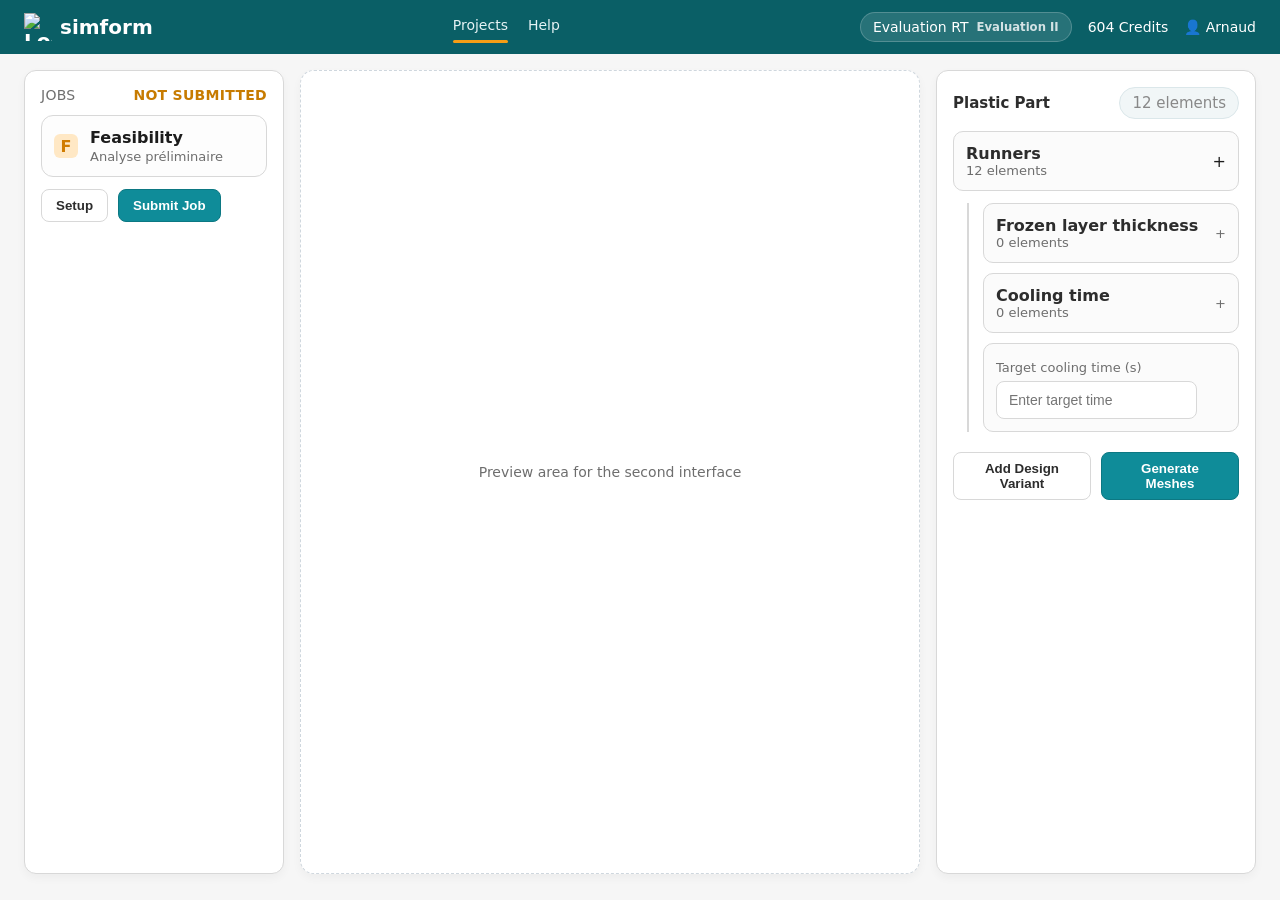
==== interface-two.html @ 85292ad5 "Add second interface mock with numeric cooling input" ====
<!DOCTYPE html>
<html lang="en">
<head>
  <meta charset="UTF-8" />
  <meta name="viewport" content="width=device-width, initial-scale=1.0" />
  <title>Simform - Cooling Interface</title>
  <style>
    :root {
      --teal: #0b7c87;
      --light-gray: #f6f6f6;
      --muted-gray: #6e6e6e;
      --border: #d8d8d8;
      --accent: #0b7c87;
      --card: #ffffff;
    }

    * {
      box-sizing: border-box;
    }

    body {
      margin: 0;
      font-family: "Inter", "Segoe UI", system-ui, -apple-system, sans-serif;
      background: var(--light-gray);
      color: #1c1c1c;
    }

    header {
      display: flex;
      align-items: center;
      justify-content: space-between;
      padding: 12px 24px;
      background: #0a5f66;
      color: #fff;
      position: sticky;
      top: 0;
      z-index: 10;
    }

    .brand {
      display: flex;
      align-items: center;
      gap: 8px;
      font-weight: 700;
      font-size: 20px;
    }

    .brand img {
      width: 28px;
      height: 28px;
    }

    nav {
      display: flex;
      gap: 20px;
      align-items: center;
      font-size: 14px;
    }

    .nav-link {
      color: #e6f3f5;
      text-decoration: none;
      position: relative;
      padding-bottom: 4px;
    }

    .nav-link.active::after {
      content: "";
      position: absolute;
      left: 0;
      right: 0;
      bottom: -6px;
      height: 3px;
      background: #f59d15;
      border-radius: 6px;
    }

    .meta {
      display: flex;
      align-items: center;
      gap: 16px;
      font-size: 14px;
    }

    .pill {
      padding: 6px 12px;
      background: rgba(255, 255, 255, 0.12);
      border-radius: 999px;
      border: 1px solid rgba(255, 255, 255, 0.2);
      display: inline-flex;
      align-items: center;
      gap: 8px;
    }

    .container {
      display: grid;
      grid-template-columns: 260px 1fr 320px;
      gap: 16px;
      padding: 16px 24px;
      min-height: calc(100vh - 64px);
    }

    .card {
      background: var(--card);
      border: 1px solid var(--border);
      border-radius: 12px;
      box-shadow: 0 4px 10px rgba(0, 0, 0, 0.04);
    }

    .sidebar {
      padding: 16px;
    }

    .section-title {
      font-size: 14px;
      color: var(--muted-gray);
      text-transform: uppercase;
      letter-spacing: 0.02em;
      margin-bottom: 12px;
      display: flex;
      justify-content: space-between;
      align-items: center;
    }

    .section-title .status {
      color: #c77b00;
      font-weight: 600;
    }

    .job-card {
      display: flex;
      align-items: center;
      gap: 12px;
      padding: 12px;
      border: 1px solid var(--border);
      border-radius: 12px;
      background: #fdfdfd;
    }

    .job-icon {
      width: 24px;
      height: 24px;
      background: #ffe8c5;
      border-radius: 6px;
      display: grid;
      place-items: center;
      color: #d07c00;
      font-weight: 700;
    }

    .job-info {
      display: flex;
      flex-direction: column;
      gap: 2px;
    }

    .job-name {
      font-weight: 600;
    }

    .job-subtitle {
      color: var(--muted-gray);
      font-size: 13px;
    }

    .actions {
      display: flex;
      gap: 10px;
      margin-top: 12px;
    }

    .btn {
      padding: 8px 14px;
      border-radius: 8px;
      border: 1px solid var(--border);
      background: #fff;
      color: #2d2d2d;
      cursor: pointer;
      font-weight: 600;
    }

    .btn.primary {
      background: #0f8c99;
      color: white;
      border-color: #0c7883;
    }

    .canvas-shell {
      background: var(--card);
      border: 1px dashed #cfd7de;
      border-radius: 14px;
      min-height: 540px;
      display: grid;
      place-items: center;
      color: var(--muted-gray);
      font-size: 14px;
    }

    .detail {
      padding: 16px;
      display: flex;
      flex-direction: column;
      gap: 12px;
    }

    .detail-header {
      display: flex;
      justify-content: space-between;
      align-items: center;
      color: var(--muted-gray);
      font-size: 15px;
    }

    .detail-header .title {
      font-weight: 600;
      color: #2d2d2d;
    }

    .detail-list {
      display: flex;
      flex-direction: column;
      gap: 12px;
    }

    .detail-item {
      border: 1px solid var(--border);
      border-radius: 10px;
      padding: 12px;
      display: flex;
      justify-content: space-between;
      align-items: center;
      background: #fbfbfb;
    }

    .detail-item .label {
      font-weight: 600;
      color: #2d2d2d;
    }

    .detail-item .subtext {
      color: var(--muted-gray);
      font-size: 13px;
    }

    .nested-list {
      margin-left: 14px;
      padding-left: 14px;
      border-left: 2px solid var(--border);
      display: flex;
      flex-direction: column;
      gap: 10px;
    }

    .input-group {
      display: flex;
      flex-direction: column;
      gap: 6px;
      margin-top: 4px;
    }

    label {
      font-size: 13px;
      color: var(--muted-gray);
    }

    input[type="number"] {
      padding: 10px 12px;
      border: 1px solid var(--border);
      border-radius: 8px;
      font-size: 14px;
    }

    .footer-actions {
      display: grid;
      grid-template-columns: repeat(2, minmax(0, 1fr));
      gap: 10px;
      padding-top: 8px;
    }
  </style>
</head>
<body>
  <header>
    <div class="brand">
      <img src="https://static-00.iconduck.com/assets.00/snowflake-icon-512x512-hs871g7h.png" alt="Logo" aria-hidden="true" />
      simform
    </div>
    <nav>
      <a class="nav-link active" href="#">Projects</a>
      <a class="nav-link" href="#">Help</a>
    </nav>
    <div class="meta">
      <span class="pill">Evaluation RT <small style="opacity:0.8; font-weight:600;">Evaluation II</small></span>
      <span>604 Credits</span>
      <span>👤 Arnaud</span>
    </div>
  </header>

  <main class="container">
    <aside class="sidebar card">
      <div class="section-title">
        <span>Jobs</span>
        <span class="status">Not submitted</span>
      </div>
      <div class="job-card">
        <div class="job-icon">F</div>
        <div class="job-info">
          <div class="job-name">Feasibility</div>
          <div class="job-subtitle">Analyse préliminaire</div>
        </div>
      </div>
      <div class="actions">
        <button class="btn">Setup</button>
        <button class="btn primary">Submit Job</button>
      </div>
    </aside>

    <section class="card canvas-shell">
      <div>Preview area for the second interface</div>
    </section>

    <section class="card detail">
      <div class="detail-header">
        <span class="title">Plastic Part</span>
        <span class="pill" style="color:#888; background:#f1f6f7; border-color:#dbe7ea;">12 elements</span>
      </div>
      <div class="detail-list">
        <div class="detail-item">
          <div>
            <div class="label">Runners</div>
            <div class="subtext">12 elements</div>
          </div>
          <span>+</span>
        </div>
        <div class="nested-list">
          <div class="detail-item">
            <div>
              <div class="label">Frozen layer thickness</div>
              <div class="subtext">0 elements</div>
            </div>
            <div class="subtext">+</div>
          </div>
          <div class="detail-item">
            <div>
              <div class="label">Cooling time</div>
              <div class="subtext">0 elements</div>
            </div>
            <div class="subtext">+</div>
          </div>
          <div class="detail-item">
            <div class="input-group">
              <label for="target-cooling-time">Target cooling time (s)</label>
              <input id="target-cooling-time" type="number" name="targetCoolingTime" min="0" step="0.1" placeholder="Enter target time" />
            </div>
          </div>
        </div>
        <div class="footer-actions">
          <button class="btn">Add Design Variant</button>
          <button class="btn primary">Generate Meshes</button>
        </div>
      </div>
    </section>
  </main>
</body>
</html>
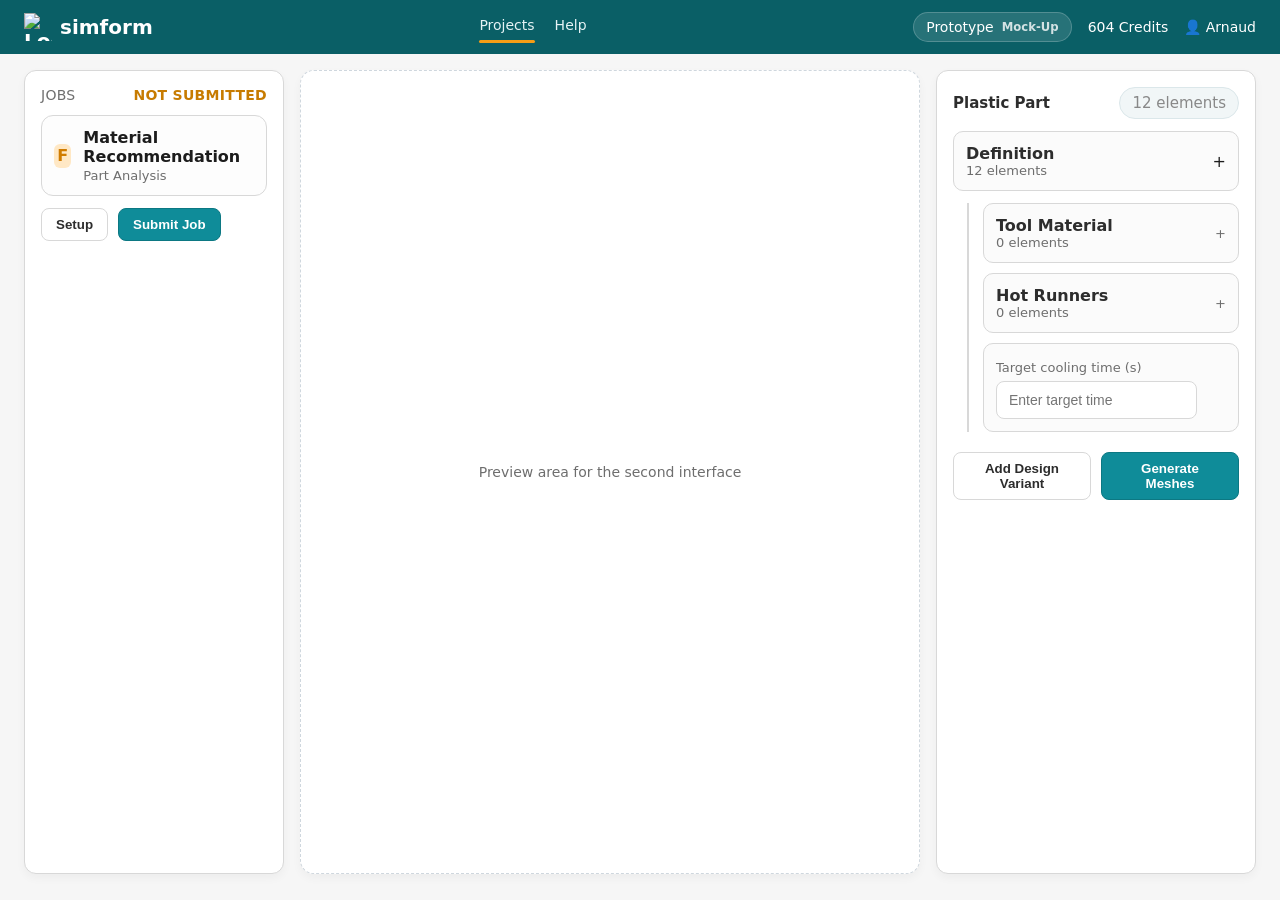
==== commit 06143ddd: "Update interface-two.html" ====
--- a/interface-two.html
+++ b/interface-two.html
@@ -289,7 +289,7 @@
       <a class="nav-link" href="#">Help</a>
     </nav>
     <div class="meta">
-      <span class="pill">Evaluation RT <small style="opacity:0.8; font-weight:600;">Evaluation II</small></span>
+      <span class="pill">Prototype <small style="opacity:0.8; font-weight:600;">Mock-Up</small></span>
       <span>604 Credits</span>
       <span>👤 Arnaud</span>
     </div>
@@ -304,8 +304,8 @@
       <div class="job-card">
         <div class="job-icon">F</div>
         <div class="job-info">
-          <div class="job-name">Feasibility</div>
-          <div class="job-subtitle">Analyse préliminaire</div>
+          <div class="job-name">Material Recommendation</div>
+          <div class="job-subtitle">Part Analysis</div>
         </div>
       </div>
       <div class="actions">
@@ -326,7 +326,7 @@
       <div class="detail-list">
         <div class="detail-item">
           <div>
-            <div class="label">Runners</div>
+            <div class="label">Definition  </div>
             <div class="subtext">12 elements</div>
           </div>
           <span>+</span>
@@ -334,14 +334,14 @@
         <div class="nested-list">
           <div class="detail-item">
             <div>
-              <div class="label">Frozen layer thickness</div>
+              <div class="label">Tool Material</div>
               <div class="subtext">0 elements</div>
             </div>
             <div class="subtext">+</div>
           </div>
           <div class="detail-item">
             <div>
-              <div class="label">Cooling time</div>
+              <div class="label">Hot Runners</div>
               <div class="subtext">0 elements</div>
             </div>
             <div class="subtext">+</div>
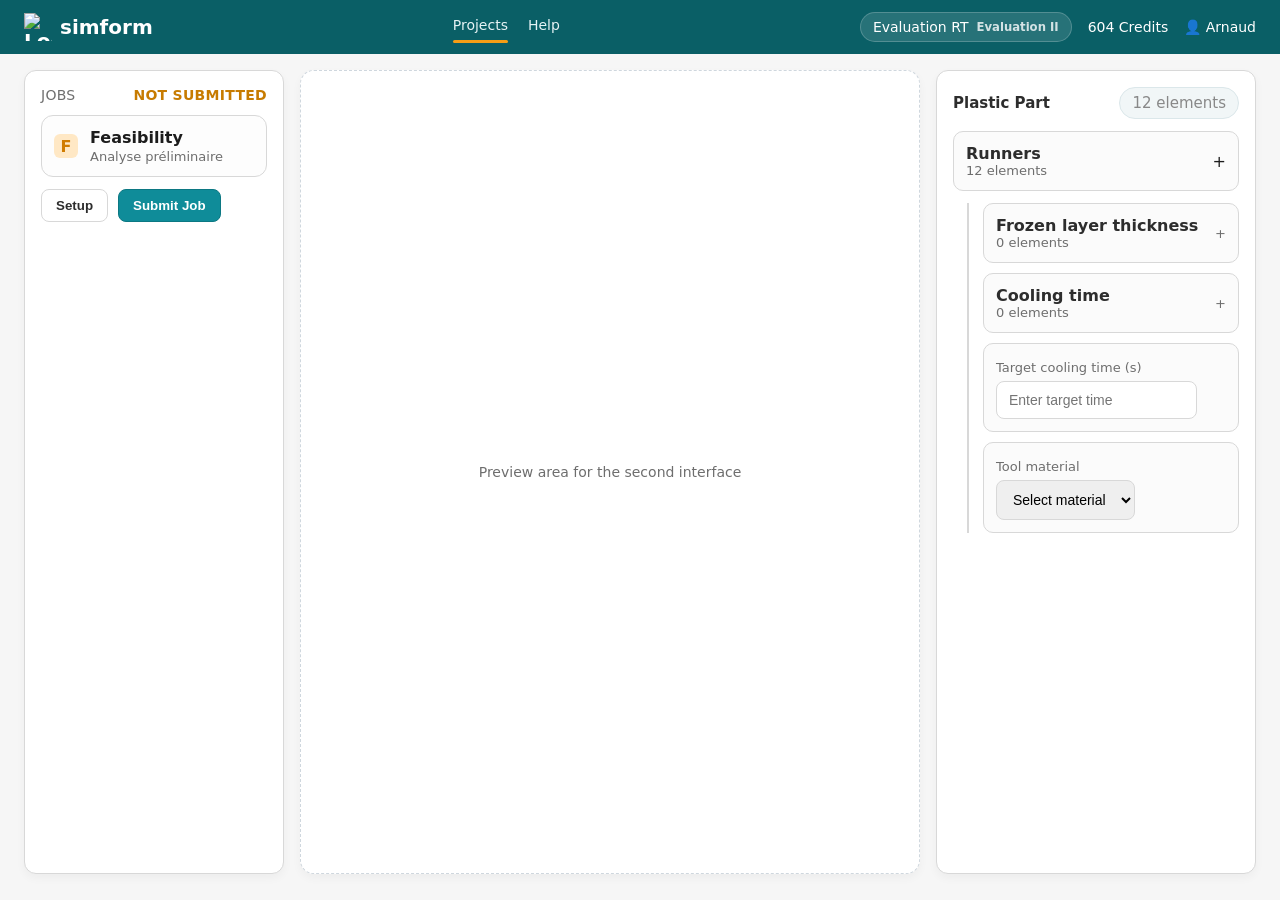
==== commit 86c959fa: "Add tool material dropdown and simplify plastic part form" ====
--- a/interface-two.html
+++ b/interface-two.html
@@ -263,19 +263,14 @@
       color: var(--muted-gray);
     }
 
-    input[type="number"] {
+    input[type="number"],
+    select {
       padding: 10px 12px;
       border: 1px solid var(--border);
       border-radius: 8px;
       font-size: 14px;
     }
 
-    .footer-actions {
-      display: grid;
-      grid-template-columns: repeat(2, minmax(0, 1fr));
-      gap: 10px;
-      padding-top: 8px;
-    }
   </style>
 </head>
 <body>
@@ -289,7 +284,7 @@
       <a class="nav-link" href="#">Help</a>
     </nav>
     <div class="meta">
-      <span class="pill">Prototype <small style="opacity:0.8; font-weight:600;">Mock-Up</small></span>
+      <span class="pill">Evaluation RT <small style="opacity:0.8; font-weight:600;">Evaluation II</small></span>
       <span>604 Credits</span>
       <span>👤 Arnaud</span>
     </div>
@@ -304,8 +299,8 @@
       <div class="job-card">
         <div class="job-icon">F</div>
         <div class="job-info">
-          <div class="job-name">Material Recommendation</div>
-          <div class="job-subtitle">Part Analysis</div>
+          <div class="job-name">Feasibility</div>
+          <div class="job-subtitle">Analyse préliminaire</div>
         </div>
       </div>
       <div class="actions">
@@ -326,7 +321,7 @@
       <div class="detail-list">
         <div class="detail-item">
           <div>
-            <div class="label">Definition  </div>
+            <div class="label">Runners</div>
             <div class="subtext">12 elements</div>
           </div>
           <span>+</span>
@@ -334,14 +329,14 @@
         <div class="nested-list">
           <div class="detail-item">
             <div>
-              <div class="label">Tool Material</div>
+              <div class="label">Frozen layer thickness</div>
               <div class="subtext">0 elements</div>
             </div>
             <div class="subtext">+</div>
           </div>
           <div class="detail-item">
             <div>
-              <div class="label">Hot Runners</div>
+              <div class="label">Cooling time</div>
               <div class="subtext">0 elements</div>
             </div>
             <div class="subtext">+</div>
@@ -352,10 +347,16 @@
               <input id="target-cooling-time" type="number" name="targetCoolingTime" min="0" step="0.1" placeholder="Enter target time" />
             </div>
           </div>
-        </div>
-        <div class="footer-actions">
-          <button class="btn">Add Design Variant</button>
-          <button class="btn primary">Generate Meshes</button>
+          <div class="detail-item">
+            <div class="input-group">
+              <label for="tool-material">Tool material</label>
+              <select id="tool-material" name="toolMaterial">
+                <option value="" disabled selected>Select material</option>
+                <option value="H13">H13</option>
+                <option value="P20">P20</option>
+              </select>
+            </div>
+          </div>
         </div>
       </div>
     </section>
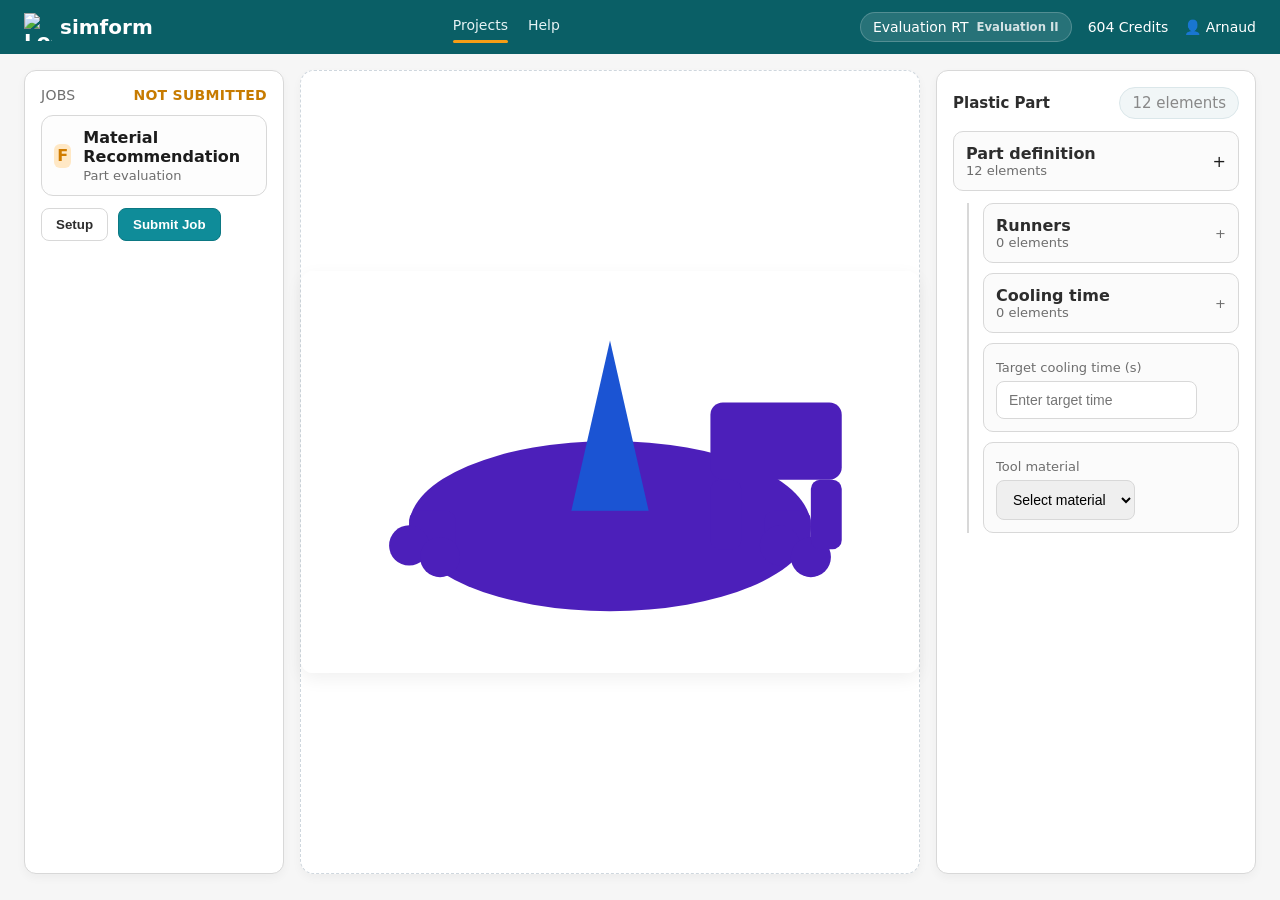
==== commit fa075afd: "Update interface labels" ====
--- a/interface-two.html
+++ b/interface-two.html
@@ -194,6 +194,15 @@
       place-items: center;
       color: var(--muted-gray);
       font-size: 14px;
+    }
+
+    .preview-image {
+      width: 100%;
+      max-width: 680px;
+      max-height: 520px;
+      object-fit: contain;
+      border-radius: 12px;
+      box-shadow: 0 6px 18px rgba(0, 0, 0, 0.06);
     }
 
     .detail {
@@ -299,8 +308,8 @@
       <div class="job-card">
         <div class="job-icon">F</div>
         <div class="job-info">
-          <div class="job-name">Feasibility</div>
-          <div class="job-subtitle">Analyse préliminaire</div>
+          <div class="job-name">Material Recommendation</div>
+          <div class="job-subtitle">Part evaluation</div>
         </div>
       </div>
       <div class="actions">
@@ -309,8 +318,8 @@
       </div>
     </aside>
 
-    <section class="card canvas-shell">
-      <div>Preview area for the second interface</div>
+    <section class="card canvas-shell" aria-label="Preview area">
+      <img class="preview-image" src="preview-image.svg" alt="Preview of the plastic part with a purple body and blue cone" />
     </section>
 
     <section class="card detail">
@@ -321,7 +330,7 @@
       <div class="detail-list">
         <div class="detail-item">
           <div>
-            <div class="label">Runners</div>
+            <div class="label">Part definition</div>
             <div class="subtext">12 elements</div>
           </div>
           <span>+</span>
@@ -329,7 +338,7 @@
         <div class="nested-list">
           <div class="detail-item">
             <div>
-              <div class="label">Frozen layer thickness</div>
+              <div class="label">Runners</div>
               <div class="subtext">0 elements</div>
             </div>
             <div class="subtext">+</div>
